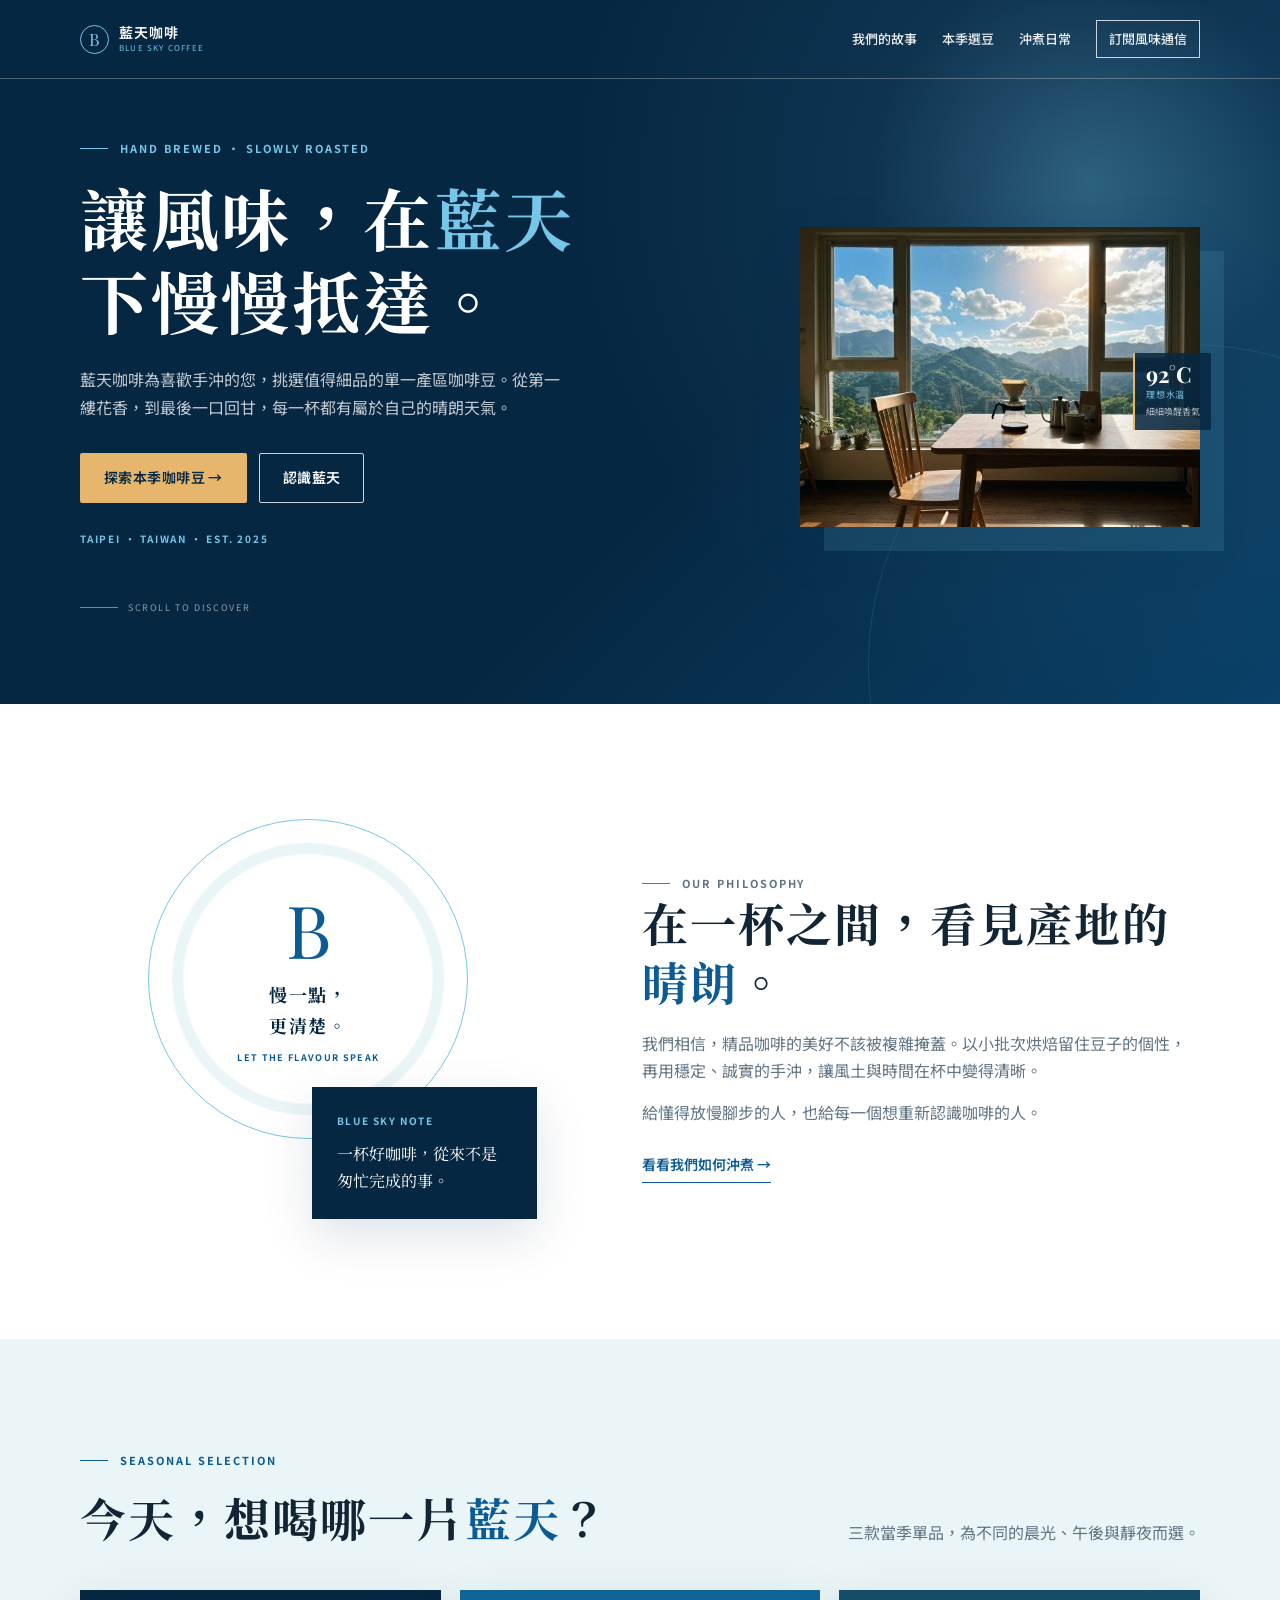
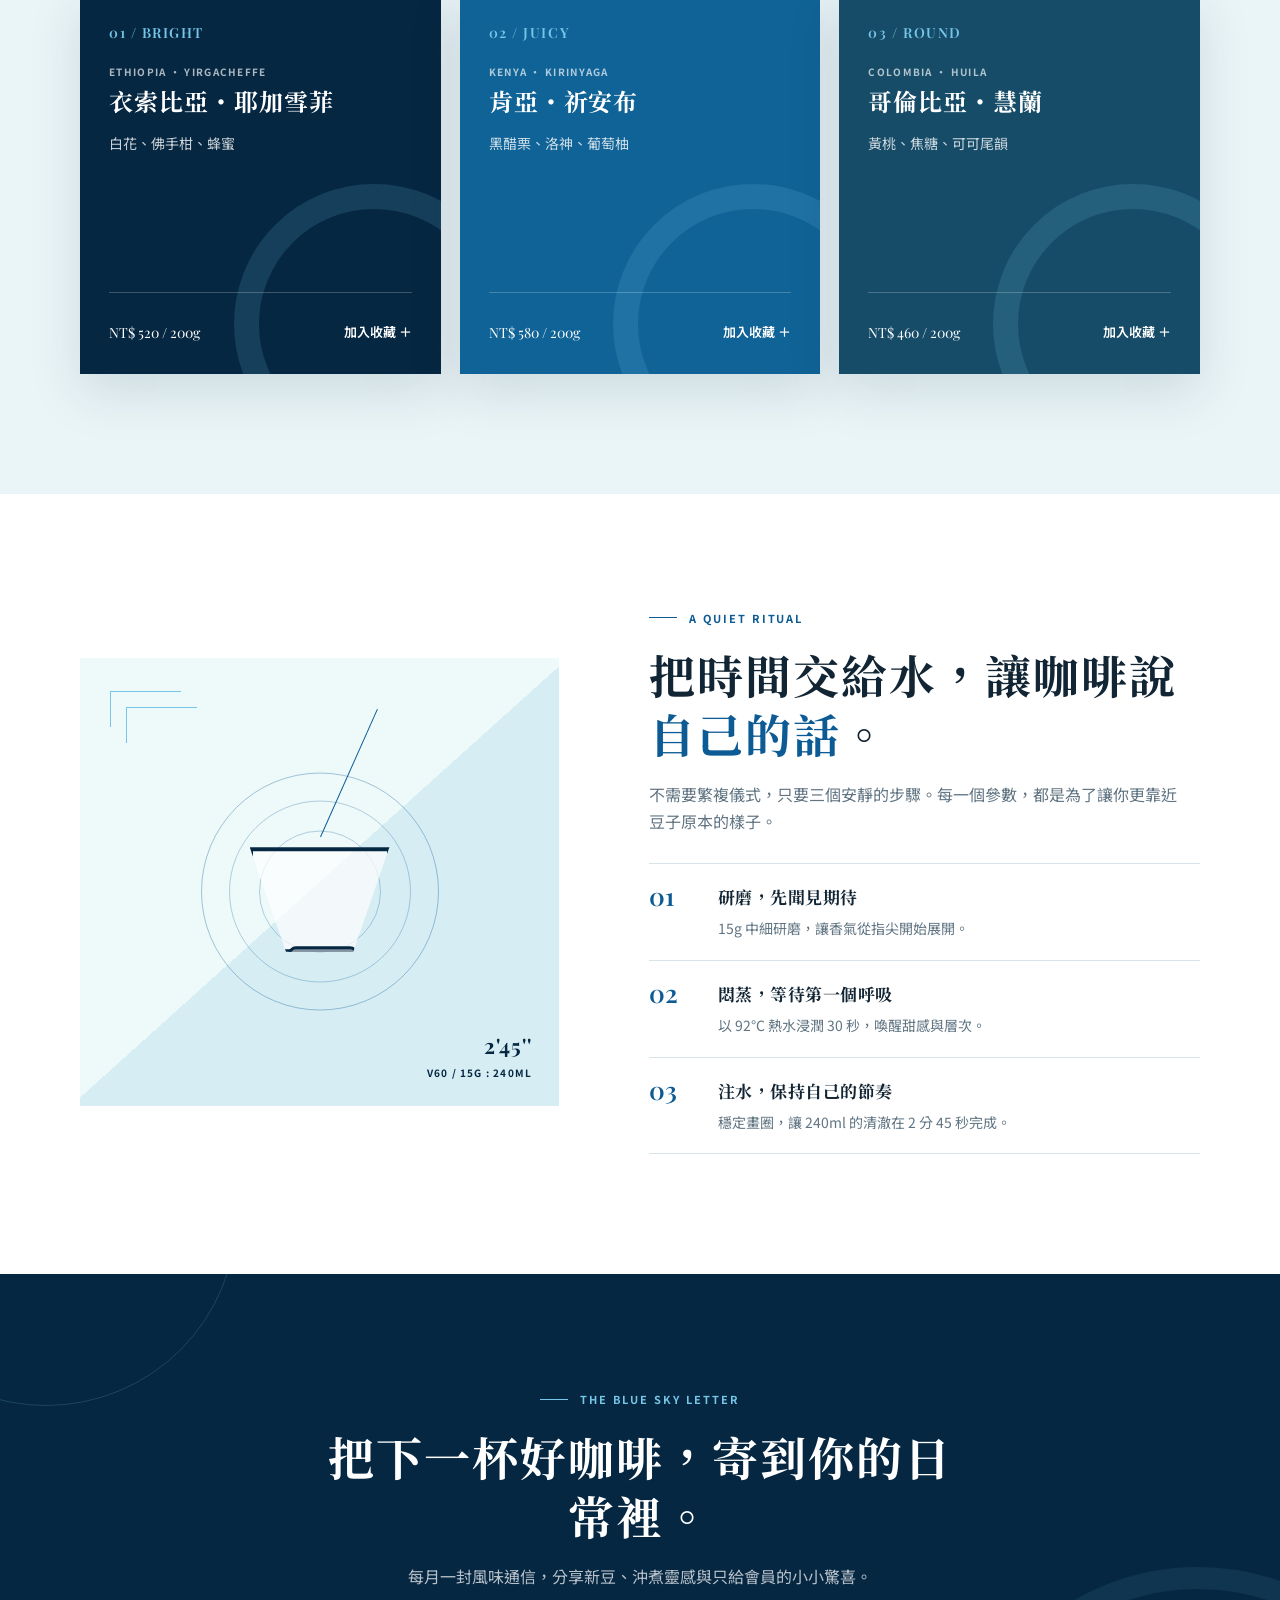
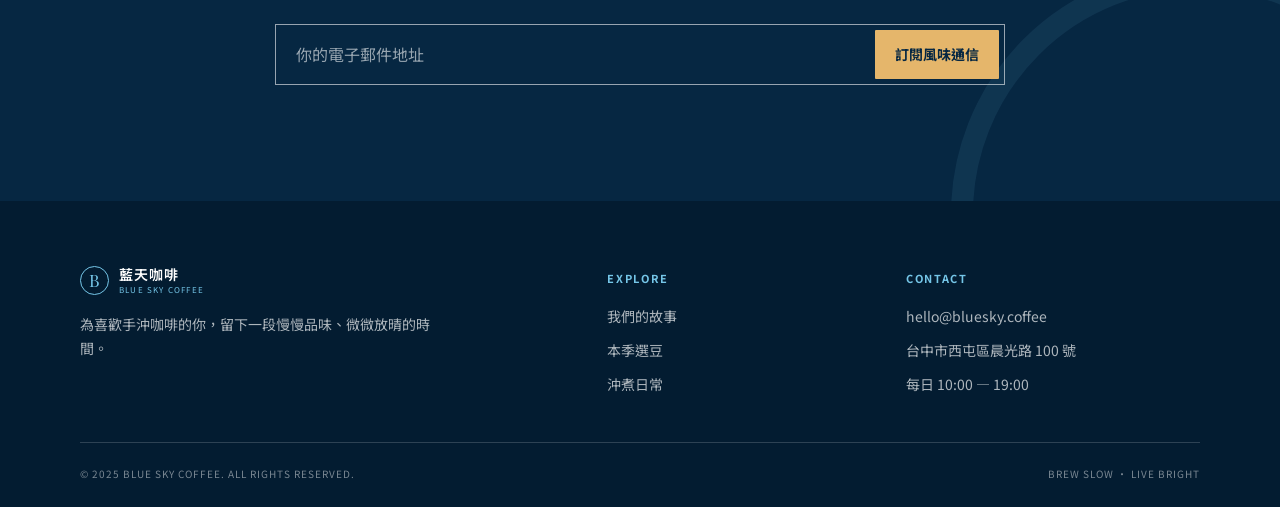
==== onepage1/index.html @ ba5ecd4b "Initial commit" ====
<!DOCTYPE html>
<html lang="zh-Hant">
<head>
  <meta charset="UTF-8">
  <meta name="viewport" content="width=device-width, initial-scale=1.0">
  <meta name="description" content="藍天咖啡，為手沖咖啡愛好者挑選當季精品咖啡豆，讓每一杯都清澈、明亮、值得細品。">
  <title>藍天咖啡｜讓風味，慢慢抵達</title>
  <link rel="preconnect" href="https://fonts.googleapis.com">
  <link rel="preconnect" href="https://fonts.gstatic.com" crossorigin>
  <link href="https://fonts.googleapis.com/css2?family=Noto+Sans+TC:wght@400;500;600;700&family=Noto+Serif+TC:wght@500;600;700;900&family=Playfair+Display:ital,wght@0,600;0,700;1,600&display=swap" rel="stylesheet">
  <style>
    :root {
      --navy: #062742;
      --blue: #0c5b95;
      --sky: #75c6e8;
      --mist: #eaf5f7;
      --cream: #fbfaf6;
      --ink: #122534;
      --muted: #607482;
      --line: #d7e4e8;
      --sand: #e5b66b;
      --shadow: 0 18px 50px rgba(6, 39, 66, .13);
    }

    * { box-sizing: border-box; }
    html { scroll-behavior: smooth; }
    body {
      margin: 0;
      background: var(--cream);
      color: var(--ink);
      font-family: "Noto Sans TC", sans-serif;
      font-size: 16px;
      line-height: 1.7;
    }
    a { color: inherit; text-decoration: none; }
    button, input { font: inherit; }
    button { cursor: pointer; }
    :focus-visible { outline: 3px solid var(--sky); outline-offset: 4px; }

    .wrap { width: min(1120px, calc(100% - 48px)); margin-inline: auto; }
    .eyebrow {
      display: flex;
      align-items: center;
      gap: 12px;
      margin: 0 0 18px;
      color: var(--blue);
      font-size: 11px;
      font-weight: 700;
      letter-spacing: .18em;
    }
    .eyebrow::before { width: 28px; height: 1px; background: currentColor; content: ""; }
    .section-title {
      margin: 0;
      font-family: "Noto Serif TC", serif;
      font-size: clamp(30px, 4vw, 46px);
      font-weight: 700;
      letter-spacing: .045em;
      line-height: 1.28;
    }
    .accent { color: var(--blue); }
    .section-copy { margin: 18px 0 0; color: var(--muted); }
    .button, .text-link {
      display: inline-flex;
      align-items: center;
      justify-content: center;
      min-height: 50px;
      padding: 11px 23px;
      border: 1px solid transparent;
      border-radius: 2px;
      font-size: 14px;
      font-weight: 600;
      letter-spacing: .03em;
      transition: background-color .25s ease, color .25s ease, border-color .25s ease, transform .25s ease;
    }
    .button:hover, .text-link:hover { transform: translateY(-2px); }
    .button-primary { background: var(--sand); color: var(--navy); }
    .button-primary:hover { background: #f0ca84; }
    .button-outline { border-color: rgba(255,255,255,.8); color: #fff; }
    .button-outline:hover { background: #fff; color: var(--navy); }

    .site-header {
      position: absolute;
      z-index: 10;
      top: 0;
      left: 0;
      width: 100%;
      border-bottom: 1px solid rgba(255,255,255,.27);
    }
    .navbar {
      display: flex;
      align-items: center;
      justify-content: space-between;
      min-height: 78px;
      gap: 24px;
    }
    .brand { display: inline-flex; align-items: center; gap: 10px; color: #fff; }
    .brand-mark {
      display: grid;
      width: 29px;
      height: 29px;
      place-items: center;
      border: 1px solid var(--sky);
      border-radius: 50%;
      color: var(--sky);
      font-family: "Playfair Display", serif;
      font-size: 17px;
      line-height: 1;
    }
    .brand-copy { display: grid; line-height: 1.1; }
    .brand-copy strong { font-size: 14px; font-weight: 600; letter-spacing: .08em; }
    .brand-copy small { margin-top: 4px; color: var(--sky); font-size: 8px; letter-spacing: .15em; }
    .nav-links { display: flex; align-items: center; gap: 25px; }
    .nav-links a { position: relative; color: rgba(255,255,255,.92); font-size: 13px; font-weight: 500; white-space: nowrap; }
    .nav-links a:not(.nav-cta)::after {
      position: absolute;
      right: 0;
      bottom: -7px;
      width: 0;
      height: 1px;
      background: var(--sky);
      content: "";
      transition: width .25s ease;
    }
    .nav-links a:not(.nav-cta):hover::after { right: auto; left: 0; width: 100%; }
    .nav-links .nav-cta { padding: 7px 12px; border: 1px solid rgba(255,255,255,.78); }
    .nav-links .nav-cta:hover { background: #fff; color: var(--navy); }
    .menu-toggle { display: none; padding: 4px; border: 0; background: transparent; color: #fff; font-size: 24px; line-height: 1; }

    .hero {
      position: relative;
      display: flex;
      min-height: 704px;
      overflow: hidden;
      align-items: stretch;
      background:
        radial-gradient(circle at 85% 26%, rgba(117,198,232,.35) 0, rgba(117,198,232,.08) 18%, transparent 43%),
        linear-gradient(135deg, #062742 0%, #062742 58%, #0a4168 100%);
      color: #fff;
    }
    .hero::after {
      position: absolute;
      z-index: 0;
      right: -18vw;
      bottom: -22vw;
      width: 50vw;
      height: 50vw;
      border: 1px solid rgba(117,198,232,.13);
      border-radius: 50%;
      content: "";
    }
    .hero-grid {
      position: relative;
      z-index: 1;
      display: grid;
      grid-template-columns: 1.02fr .98fr;
      gap: 45px;
      align-items: center;
      padding-top: 122px;
      padding-bottom: 72px;
    }
    .hero-content { max-width: 560px; }
    .hero .eyebrow { color: var(--sky); }
    .hero-title {
      max-width: 540px;
      margin: 0;
      font-family: "Noto Serif TC", serif;
      font-size: clamp(42px, 5.5vw, 68px);
      font-weight: 700;
      letter-spacing: .04em;
      line-height: 1.22;
    }
    .hero-title .sky-word { color: var(--sky); }
    .hero-lede { max-width: 490px; margin: 25px 0 0; color: rgba(255,255,255,.76); }
    .hero-actions { display: flex; flex-wrap: wrap; gap: 12px; margin-top: 32px; }
    .hero-meta { margin: 27px 0 0; color: var(--sky); font-size: 10px; font-weight: 700; letter-spacing: .18em; }
    .scroll-note { display: flex; align-items: center; gap: 10px; margin: 53px 0 0; color: rgba(255,255,255,.55); font-size: 9px; letter-spacing: .18em; }
    .scroll-note::before { width: 38px; height: 1px; background: rgba(255,255,255,.45); content: ""; }

    .hero-art {
      position: relative;
      width: min(100%, 400px);
      height: 300px;
      min-height: 0;
      margin-left: auto;
      overflow: visible;
      aspect-ratio: auto;
      border: 0;
      background: transparent;
      box-shadow: none;
    }
    .hero-photo { width: 400px; height: 300px; object-fit: cover; box-shadow: 24px 24px 0 rgba(117,198,232,.13), var(--shadow); }
    .window-frame { position: absolute; inset: 0; border: 12px solid #e8d4ae; box-shadow: inset 0 0 0 2px rgba(6,39,66,.18); }
    .window-frame::before, .window-frame::after { position: absolute; background: rgba(6,39,66,.25); content: ""; }
    .window-frame::before { top: 0; bottom: 0; left: 49%; width: 4px; }
    .window-frame::after { top: 46%; right: 0; left: 0; height: 4px; }
    .sun { position: absolute; top: 16%; right: 17%; width: 77px; height: 77px; border-radius: 50%; background: #fff2be; box-shadow: 0 0 45px 22px rgba(255,228,150,.42); }
    .mountain { position: absolute; bottom: 28%; width: 75%; height: 36%; clip-path: polygon(0 100%, 35% 15%, 48% 50%, 63% 0, 100% 100%); background: #497b83; opacity: .9; }
    .mountain.one { left: -12%; }
    .mountain.two { right: -27%; bottom: 27%; background: #30616b; transform: scaleX(-1); opacity: .75; }
    .tabletop { position: absolute; right: -8%; bottom: -7%; left: -8%; height: 33%; background: linear-gradient(#643e2e 0%, #3d251e 100%); transform: perspective(200px) rotateX(10deg); }
    .chair { position: absolute; right: 7%; bottom: 18%; width: 100px; height: 112px; border: 12px solid #543126; border-bottom: 0; border-radius: 48px 48px 0 0; opacity: .8; }
    .chair::after { position: absolute; bottom: -75px; left: 14px; width: 8px; height: 75px; background: #543126; box-shadow: 53px 0 #543126; content: ""; }
    .coffee-vessel { position: absolute; bottom: 14%; left: 28%; width: 112px; height: 105px; }
    .coffee-vessel .dripper { position: absolute; top: 0; left: 29px; width: 53px; height: 45px; border: 3px solid #d8e7e1; border-radius: 5px 5px 22px 22px; background: linear-gradient(135deg, rgba(222,246,240,.75), rgba(124,180,181,.2)); clip-path: polygon(0 0, 100% 0, 78% 100%, 22% 100%); }
    .coffee-vessel .carafe { position: absolute; bottom: 0; left: 17px; width: 78px; height: 68px; border: 3px solid #d8e7e1; border-radius: 10px 10px 23px 23px; background: linear-gradient(to top, rgba(56,29,19,.82) 0 38%, rgba(190,228,227,.24) 39%); }
    .coffee-vessel .carafe::before { position: absolute; top: -20px; left: 24px; width: 26px; height: 22px; border: 3px solid #d8e7e1; border-bottom: 0; border-radius: 50% 50% 0 0; content: ""; }
    .steam { position: absolute; bottom: 59%; left: 49%; width: 23px; height: 58px; border-left: 2px solid rgba(255,255,255,.63); border-radius: 50%; transform: rotate(16deg); }
    .steam::after { position: absolute; top: -5px; left: 14px; width: 18px; height: 48px; border-right: 2px solid rgba(255,255,255,.44); border-radius: 50%; content: ""; }
    .art-label { position: absolute; z-index: 3; right: -11px; top: 42%; display: grid; gap: 2px; padding: 10px 11px; border-left: 2px solid var(--sand); background: rgba(6,39,66,.86); color: #fff; }
    .art-label strong { font-family: "Playfair Display", serif; font-size: 22px; line-height: 1; }
    .art-label span { color: var(--sky); font-size: 9px; letter-spacing: .09em; }
    .art-label small { color: rgba(255,255,255,.72); font-size: 9px; }

    .story { padding: 115px 0 120px; background: #fff; }
    .story-grid { display: grid; grid-template-columns: .9fr 1.1fr; gap: clamp(45px, 9vw, 105px); align-items: center; }
    .story-visual { position: relative; min-height: 400px; }
    .story-seal {
      display: grid;
      width: 320px;
      height: 320px;
      place-content: center;
      margin: 0 auto;
      border: 1px solid var(--sky);
      border-radius: 50%;
      background: radial-gradient(circle, #fff 0 55%, #eaf5f7 56% 60%, #fff 61%);
      color: var(--navy);
      text-align: center;
    }
    .story-seal::before { display: block; margin-bottom: 14px; color: var(--blue); content: "B"; font-family: "Playfair Display", serif; font-size: 73px; line-height: 1; }
    .story-seal strong { font-family: "Noto Serif TC", serif; font-size: 18px; letter-spacing: .09em; }
    .story-seal span { margin-top: 10px; color: var(--blue); font-size: 9px; font-weight: 700; letter-spacing: .15em; }
    .note-card { position: absolute; right: 0; bottom: 0; width: min(225px, 57%); padding: 25px; background: var(--navy); color: #fff; box-shadow: var(--shadow); }
    .note-card p:first-child { margin: 0; color: var(--sky); font-size: 10px; font-weight: 700; letter-spacing: .16em; }
    .note-card p:last-child { margin: 12px 0 0; font-family: "Noto Serif TC", serif; font-size: 16px; line-height: 1.65; }
    .story-content p { margin: 19px 0 0; color: var(--muted); }
    .story-content p + p { margin-top: 15px; }
    .underlined-link { display: inline-flex; margin-top: 27px; padding-bottom: 5px; border-bottom: 1px solid var(--blue); color: var(--blue); font-size: 14px; font-weight: 600; transition: gap .2s ease; }
    .underlined-link:hover { gap: 8px; }

    .coffee { padding: 112px 0 120px; background: var(--mist); }
    .coffee-heading { display: flex; align-items: end; justify-content: space-between; gap: 32px; margin-bottom: 43px; }
    .coffee-heading .section-copy { max-width: 365px; }
    .coffee-grid { display: grid; grid-template-columns: repeat(3, 1fr); gap: 19px; }
    .coffee-card {
      position: relative;
      display: flex;
      min-height: 384px;
      overflow: hidden;
      flex-direction: column;
      padding: 31px 29px 25px;
      background: var(--navy);
      color: #fff;
      box-shadow: var(--shadow);
    }
    .coffee-card:nth-child(2) { background: #106396; }
    .coffee-card:nth-child(3) { background: #164c68; }
    .coffee-card::after { position: absolute; right: -73px; bottom: -90px; width: 230px; height: 230px; border: 25px solid rgba(117,198,232,.15); border-radius: 50%; content: ""; }
    .coffee-card > * { position: relative; z-index: 1; }
    .bean-no { margin: 0; color: var(--sky); font-family: "Playfair Display", serif; font-size: 14px; font-weight: 600; letter-spacing: .11em; }
    .origin { margin: 19px 0 5px; color: rgba(255,255,255,.67); font-size: 10px; font-weight: 700; letter-spacing: .13em; }
    .bean-name { margin: 0; font-family: "Noto Serif TC", serif; font-size: 24px; font-weight: 700; letter-spacing: .04em; line-height: 1.35; }
    .flavour { margin: 14px 0 0; color: rgba(255,255,255,.79); font-size: 14px; }
    .coffee-bottom { display: flex; align-items: center; justify-content: space-between; gap: 13px; margin-top: auto; padding-top: 23px; border-top: 1px solid rgba(255,255,255,.22); }
    .price { font-family: "Playfair Display", serif; font-size: 14px; white-space: nowrap; }
    .save-button { padding: 5px 0; border: 0; background: transparent; color: #fff; font-size: 13px; font-weight: 600; white-space: nowrap; transition: color .2s ease; }
    .save-button:hover { color: var(--sand); }

    .brew { padding: 115px 0 120px; background: #fff; }
    .brew-grid { display: grid; grid-template-columns: .93fr 1.07fr; gap: clamp(44px, 7vw, 90px); align-items: center; }
    .brew-art { position: relative; min-height: 448px; overflow: hidden; background: linear-gradient(138deg, #eef9fa 0 50%, #d6edf3 50% 100%); }
    .brew-art::before { position: absolute; top: 33px; left: 30px; width: 70px; height: 35px; border-top: 1px solid var(--sky); border-left: 1px solid var(--sky); content: ""; }
    .brew-art::after { position: absolute; top: 49px; left: 46px; width: 70px; height: 35px; border-top: 1px solid var(--sky); border-left: 1px solid var(--sky); content: ""; }
    .pour-rings { position: absolute; top: 50%; left: 50%; width: 238px; height: 238px; border: 1px solid rgba(12,91,149,.35); border-radius: 50%; transform: translate(-50%,-46%); }
    .pour-rings::before, .pour-rings::after { position: absolute; border: 1px solid rgba(12,91,149,.28); border-radius: 50%; content: ""; }
    .pour-rings::before { inset: 27px; }
    .pour-rings::after { inset: 57px; }
    .pour-line { position: absolute; top: 39px; left: 50%; width: 1px; height: 140px; background: var(--blue); transform: rotate(24deg); transform-origin: bottom; }
    .v60 { position: absolute; top: 50%; left: 50%; width: 140px; height: 105px; border: 3px solid var(--navy); border-top-width: 4px; background: rgba(255,255,255,.7); clip-path: polygon(0 0, 100% 0, 74% 100%, 26% 100%); transform: translate(-50%,-33%); }
    .v60::after { position: absolute; bottom: -61px; left: 35px; width: 64px; height: 58px; border: 3px solid var(--navy); border-radius: 8px 8px 19px 19px; background: linear-gradient(to top, #6c3924 0 31%, rgba(255,255,255,.5) 32%); content: ""; }
    .brew-caption { position: absolute; right: 27px; bottom: 25px; display: grid; color: var(--navy); text-align: right; }
    .brew-caption strong { font-family: "Playfair Display", serif; font-size: 21px; letter-spacing: .05em; }
    .brew-caption span { font-size: 10px; font-weight: 700; letter-spacing: .12em; }
    .brew-content .section-copy { max-width: 530px; }
    .brew-steps { margin-top: 28px; border-top: 1px solid var(--line); }
    .brew-step { display: grid; grid-template-columns: 55px 1fr; gap: 14px; padding: 19px 0; border-bottom: 1px solid var(--line); }
    .step-no { color: var(--blue); font-family: "Playfair Display", serif; font-size: 25px; font-weight: 600; line-height: 1; }
    .brew-step h3 { margin: 0; font-family: "Noto Serif TC", serif; font-size: 17px; letter-spacing: .03em; }
    .brew-step p { margin: 5px 0 0; color: var(--muted); font-size: 14px; }

    .visit { position: relative; overflow: hidden; padding: 116px 0; background: var(--navy); color: #fff; text-align: center; }
    .visit::before, .visit::after { position: absolute; width: 380px; height: 380px; border: 1px solid rgba(117,198,232,.19); border-radius: 50%; content: ""; }
    .visit::before { top: -250px; left: -145px; }
    .visit::after { right: -165px; bottom: -260px; width: 450px; height: 450px; border-width: 22px; opacity: .45; }
    .visit .wrap { position: relative; z-index: 1; max-width: 730px; }
    .visit .eyebrow { justify-content: center; color: var(--sky); }
    .visit .section-title { max-width: 670px; margin-inline: auto; }
    .visit .section-copy { max-width: 535px; margin-inline: auto; color: rgba(255,255,255,.72); }
    .subscribe-form { display: flex; margin: 34px auto 0; padding: 5px; border: 1px solid rgba(255,255,255,.58); }
    .subscribe-form input { min-width: 0; flex: 1; padding: 11px 15px; border: 0; outline: 0; background: transparent; color: #fff; }
    .subscribe-form input::placeholder { color: rgba(255,255,255,.58); }
    .subscribe-form button { min-height: 48px; padding: 10px 20px; border: 0; border-radius: 1px; background: var(--sand); color: var(--navy); font-size: 14px; font-weight: 700; transition: background .2s ease; }
    .subscribe-form button:hover { background: #f1ca83; }

    .site-footer { padding: 65px 0 25px; background: #031c31; color: rgba(255,255,255,.68); }
    .footer-grid { display: grid; grid-template-columns: 1.45fr .75fr .9fr; gap: 54px; padding-bottom: 46px; }
    .footer-brand .brand { margin-bottom: 18px; }
    .footer-brand p { max-width: 355px; margin: 0; font-size: 14px; }
    .footer-heading { margin: 3px 0 17px; color: var(--sky); font-size: 11px; font-weight: 700; letter-spacing: .15em; }
    .footer-links, .footer-contact { display: grid; gap: 10px; font-size: 14px; }
    .footer-links a:hover, .footer-contact a:hover { color: #fff; }
    .footer-bottom { display: flex; justify-content: space-between; gap: 18px; padding-top: 22px; border-top: 1px solid rgba(255,255,255,.17); color: rgba(255,255,255,.47); font-size: 10px; letter-spacing: .1em; }

    .toast {
      position: fixed;
      z-index: 20;
      right: 22px;
      bottom: 22px;
      max-width: min(360px, calc(100% - 44px));
      padding: 13px 18px;
      border-left: 3px solid var(--sand);
      background: var(--navy);
      box-shadow: var(--shadow);
      color: #fff;
      font-size: 14px;
      opacity: 0;
      pointer-events: none;
      transform: translateY(12px);
      transition: opacity .22s ease, transform .22s ease;
    }
    .toast.show { opacity: 1; transform: translateY(0); }
    .reveal { opacity: 0; transform: translateY(18px); transition: opacity .65s ease, transform .65s ease; }
    .reveal.visible { opacity: 1; transform: translateY(0); }

    @media (max-width: 820px) {
      .navbar { position: relative; }
      .menu-toggle { display: block; }
      .nav-links {
        position: absolute;
        top: 100%;
        right: -24px;
        left: -24px;
        display: grid;
        max-height: 0;
        overflow: hidden;
        gap: 0;
        background: #05233c;
        transition: max-height .32s ease;
      }
      .nav-links.open { max-height: 300px; }
      .nav-links a { padding: 12px 24px; border-top: 1px solid rgba(255,255,255,.1); }
      .nav-links .nav-cta { margin: 8px 24px 16px; padding: 9px 12px; text-align: center; }
      .hero { min-height: 710px; }
      .hero-grid { grid-template-columns: 1fr; gap: 17px; padding-top: 112px; }
      .hero-content { max-width: 640px; }
      .scroll-note { margin-top: 29px; }
      .hero-art { width: min(100%, 330px); height: 248px; min-height: 0; max-height: none; margin: 0; }
      .hero-photo { width: 330px; height: 248px; }
      .coffee-grid { grid-template-columns: repeat(2, 1fr); }
      .coffee-card:nth-child(3) { grid-column: span 2; }
      .story-grid, .brew-grid { grid-template-columns: 1fr; }
      .story-visual { max-width: 520px; width: 100%; margin: auto; }
      .brew-art { max-width: 540px; width: 100%; margin: auto; }
      .footer-grid { grid-template-columns: 1fr 1fr; }
      .footer-brand { grid-column: 1 / -1; }
    }

    @media (max-width: 560px) {
      .wrap { width: calc(100% - 34px); }
      .navbar { min-height: 70px; }
      .brand-copy strong { font-size: 13px; }
      .hero { min-height: 680px; }
      .hero-grid { padding-top: 98px; padding-bottom: 34px; }
      .hero-title { font-size: 40px; }
      .hero-lede { margin-top: 16px; font-size: 14px; line-height: 1.7; }
      .hero-actions { margin-top: 23px; }
      .hero-actions .button { flex: 1; padding-inline: 13px; }
      .hero-meta { margin-top: 18px; }
      .hero-art { width: 260px; height: 195px; min-height: 0; max-height: none; }
      .hero-photo { width: 260px; height: 195px; }
      .art-label { display: none; }
      .sun { width: 49px; height: 49px; }
      .coffee-vessel { bottom: 9%; left: 25%; transform: scale(.72); transform-origin: bottom left; }
      .chair { transform: scale(.72); transform-origin: bottom right; }
      .story, .coffee, .brew, .visit { padding: 76px 0; }
      .story-seal { width: 245px; height: 245px; }
      .story-seal::before { margin-bottom: 8px; font-size: 54px; }
      .story-seal strong { font-size: 15px; }
      .story-visual { min-height: 315px; }
      .note-card { width: 185px; padding: 18px; }
      .note-card p:last-child { font-size: 14px; }
      .coffee-heading { display: block; margin-bottom: 30px; }
      .coffee-heading .section-copy { margin-top: 14px; }
      .coffee-grid { grid-template-columns: 1fr; }
      .coffee-card, .coffee-card:nth-child(3) { min-height: 330px; grid-column: auto; }
      .brew-art { min-height: 310px; }
      .pour-rings { width: 185px; height: 185px; }
      .v60 { transform: translate(-50%,-28%) scale(.82); }
      .subscribe-form { display: grid; gap: 6px; padding: 5px; }
      .subscribe-form input, .subscribe-form button { width: 100%; }
      .footer-grid { grid-template-columns: 1fr; gap: 32px; }
      .footer-brand { grid-column: auto; }
      .footer-bottom { display: grid; gap: 9px; }
    }

    @media (prefers-reduced-motion: reduce) {
      html { scroll-behavior: auto; }
      *, *::before, *::after { transition-duration: .01ms !important; animation-duration: .01ms !important; animation-iteration-count: 1 !important; }
      .reveal { opacity: 1; transform: none; }
    }
  </style>
</head>
<body>
  <header class="site-header" id="top">
    <nav class="wrap navbar" aria-label="主要導覽">
      <a class="brand" href="#top" aria-label="回到藍天咖啡首頁">
        <span class="brand-mark" aria-hidden="true">B</span>
        <span class="brand-copy"><strong>藍天咖啡</strong><small>BLUE SKY COFFEE</small></span>
      </a>
      <button class="menu-toggle" type="button" aria-controls="navLinks" aria-expanded="false" aria-label="開啟導覽選單">☰</button>
      <div class="nav-links" id="navLinks">
        <a href="#story">我們的故事</a>
        <a href="#coffee">本季選豆</a>
        <a href="#brew">沖煮日常</a>
        <a class="nav-cta" href="#visit">訂閱風味通信</a>
      </div>
    </nav>
  </header>

  <main>
    <section class="hero" aria-labelledby="heroTitle">
      <div class="wrap hero-grid">
        <div class="hero-content">
          <p class="eyebrow">HAND BREWED · SLOWLY ROASTED</p>
          <h1 class="hero-title" id="heroTitle">讓風味，在<span class="sky-word">藍天</span>下慢慢抵達。</h1>
          <p class="hero-lede">藍天咖啡為喜歡手沖的您，挑選值得細品的單一產區咖啡豆。從第一縷花香，到最後一口回甘，每一杯都有屬於自己的晴朗天氣。</p>
          <div class="hero-actions">
            <a class="button button-primary" href="#coffee">探索本季咖啡豆 →</a>
            <a class="button button-outline" href="#story">認識藍天</a>
          </div>
          <p class="hero-meta">TAIPEI · TAIWAN · EST. 2025</p>
          <p class="scroll-note">SCROLL TO DISCOVER</p>
        </div>

        <div class="hero-art" aria-hidden="true">
          <img class="hero-photo" src="images/hero.jpg" width="400" height="300" alt="">
          <span class="art-label"><strong>92°C</strong><span>理想水溫</span><small>細細喚醒香氣</small></span>
        </div>
      </div>
    </section>

    <section class="story" id="story" aria-labelledby="storyTitle">
      <div class="wrap story-grid">
        <div class="story-visual reveal" aria-hidden="true">
          <div class="story-seal"><strong>慢一點，<br>更清楚。</strong><span>LET THE FLAVOUR SPEAK</span></div>
          <div class="note-card"><p>BLUE SKY NOTE</p><p>一杯好咖啡，從來不是匆忙完成的事。</p></div>
        </div>
        <div class="story-content reveal">
          <p class="eyebrow">OUR PHILOSOPHY</p>
          <h2 class="section-title" id="storyTitle">在一杯之間，看見產地的<span class="accent">晴朗</span>。</h2>
          <p>我們相信，精品咖啡的美好不該被複雜掩蓋。以小批次烘焙留住豆子的個性，再用穩定、誠實的手沖，讓風土與時間在杯中變得清晰。</p>
          <p>給懂得放慢腳步的人，也給每一個想重新認識咖啡的人。</p>
          <a class="underlined-link" href="#brew">看看我們如何沖煮 →</a>
        </div>
      </div>
    </section>

    <section class="coffee" id="coffee" aria-labelledby="coffeeTitle">
      <div class="wrap">
        <div class="coffee-heading reveal">
          <div>
            <p class="eyebrow">SEASONAL SELECTION</p>
            <h2 class="section-title" id="coffeeTitle">今天，想喝哪一片<span class="accent">藍天</span>？</h2>
          </div>
          <p class="section-copy">三款當季單品，為不同的晨光、午後與靜夜而選。</p>
        </div>
        <div class="coffee-grid">
          <article class="coffee-card reveal">
            <p class="bean-no">01 / BRIGHT</p>
            <p class="origin">ETHIOPIA · YIRGACHEFFE</p>
            <h3 class="bean-name">衣索比亞・耶加雪菲</h3>
            <p class="flavour">白花、佛手柑、蜂蜜</p>
            <div class="coffee-bottom"><span class="price">NT$ 520 / 200g</span><button class="save-button" type="button" data-coffee="衣索比亞・耶加雪菲">加入收藏 ＋</button></div>
          </article>
          <article class="coffee-card reveal">
            <p class="bean-no">02 / JUICY</p>
            <p class="origin">KENYA · KIRINYAGA</p>
            <h3 class="bean-name">肯亞・祈安布</h3>
            <p class="flavour">黑醋栗、洛神、葡萄柚</p>
            <div class="coffee-bottom"><span class="price">NT$ 580 / 200g</span><button class="save-button" type="button" data-coffee="肯亞・祈安布">加入收藏 ＋</button></div>
          </article>
          <article class="coffee-card reveal">
            <p class="bean-no">03 / ROUND</p>
            <p class="origin">COLOMBIA · HUILA</p>
            <h3 class="bean-name">哥倫比亞・慧蘭</h3>
            <p class="flavour">黃桃、焦糖、可可尾韻</p>
            <div class="coffee-bottom"><span class="price">NT$ 460 / 200g</span><button class="save-button" type="button" data-coffee="哥倫比亞・慧蘭">加入收藏 ＋</button></div>
          </article>
        </div>
      </div>
    </section>

    <section class="brew" id="brew" aria-labelledby="brewTitle">
      <div class="wrap brew-grid">
        <div class="brew-art reveal" aria-hidden="true">
          <span class="pour-rings"></span><span class="pour-line"></span><span class="v60"></span>
          <span class="brew-caption"><strong>2'45''</strong><span>V60 / 15G : 240ML</span></span>
        </div>
        <div class="brew-content reveal">
          <p class="eyebrow">A QUIET RITUAL</p>
          <h2 class="section-title" id="brewTitle">把時間交給水，讓咖啡說<span class="accent">自己的話</span>。</h2>
          <p class="section-copy">不需要繁複儀式，只要三個安靜的步驟。每一個參數，都是為了讓你更靠近豆子原本的樣子。</p>
          <div class="brew-steps">
            <div class="brew-step"><span class="step-no">01</span><div><h3>研磨，先聞見期待</h3><p>15g 中細研磨，讓香氣從指尖開始展開。</p></div></div>
            <div class="brew-step"><span class="step-no">02</span><div><h3>悶蒸，等待第一個呼吸</h3><p>以 92°C 熱水浸潤 30 秒，喚醒甜感與層次。</p></div></div>
            <div class="brew-step"><span class="step-no">03</span><div><h3>注水，保持自己的節奏</h3><p>穩定畫圈，讓 240ml 的清澈在 2 分 45 秒完成。</p></div></div>
          </div>
        </div>
      </div>
    </section>

    <section class="visit" id="visit" aria-labelledby="visitTitle">
      <div class="wrap reveal">
        <p class="eyebrow">THE BLUE SKY LETTER</p>
        <h2 class="section-title" id="visitTitle">把下一杯好咖啡，寄到你的日常裡。</h2>
        <p class="section-copy">每月一封風味通信，分享新豆、沖煮靈感與只給會員的小小驚喜。</p>
        <form class="subscribe-form" id="subscribeForm">
          <input type="email" aria-label="電子郵件地址" placeholder="你的電子郵件地址" required>
          <button type="submit">訂閱風味通信</button>
        </form>
      </div>
    </section>
  </main>

  <footer class="site-footer">
    <div class="wrap footer-grid">
      <div class="footer-brand">
        <a class="brand" href="#top" aria-label="回到藍天咖啡首頁"><span class="brand-mark" aria-hidden="true">B</span><span class="brand-copy"><strong>藍天咖啡</strong><small>BLUE SKY COFFEE</small></span></a>
        <p>為喜歡手沖咖啡的你，留下一段慢慢品味、微微放晴的時間。</p>
      </div>
      <div>
        <p class="footer-heading">EXPLORE</p>
        <div class="footer-links"><a href="#story">我們的故事</a><a href="#coffee">本季選豆</a><a href="#brew">沖煮日常</a></div>
      </div>
      <div>
        <p class="footer-heading">CONTACT</p>
        <div class="footer-contact"><a href="mailto:hello@bluesky.coffee">hello@bluesky.coffee</a><span>台中市西屯區晨光路 100 號</span><span>每日 10:00 — 19:00</span></div>
      </div>
    </div>
    <div class="wrap footer-bottom"><span>© 2025 BLUE SKY COFFEE. ALL RIGHTS RESERVED.</span><span>BREW SLOW · LIVE BRIGHT</span></div>
  </footer>

  <div class="toast" id="toast" role="status" aria-live="polite"></div>

  <script>
    const menuToggle = document.querySelector('.menu-toggle');
    const navLinks = document.querySelector('.nav-links');
    const toast = document.querySelector('#toast');
    let toastTimer;

    function closeMenu() {
      navLinks.classList.remove('open');
      menuToggle.setAttribute('aria-expanded', 'false');
      menuToggle.setAttribute('aria-label', '開啟導覽選單');
      menuToggle.textContent = '☰';
    }

    menuToggle.addEventListener('click', () => {
      const isOpen = navLinks.classList.toggle('open');
      menuToggle.setAttribute('aria-expanded', String(isOpen));
      menuToggle.setAttribute('aria-label', isOpen ? '關閉導覽選單' : '開啟導覽選單');
      menuToggle.textContent = isOpen ? '×' : '☰';
    });

    navLinks.querySelectorAll('a').forEach(link => link.addEventListener('click', closeMenu));

    function showToast(message) {
      window.clearTimeout(toastTimer);
      toast.textContent = message;
      toast.classList.add('show');
      toastTimer = window.setTimeout(() => toast.classList.remove('show'), 2600);
    }

    document.querySelectorAll('[data-coffee]').forEach(button => {
      button.addEventListener('click', () => showToast(`已將「${button.dataset.coffee}」加入你的收藏。`));
    });

    document.querySelector('#subscribeForm').addEventListener('submit', event => {
      event.preventDefault();
      const form = event.currentTarget;
      if (!form.checkValidity()) return;
      form.reset();
      showToast('謝謝訂閱，下一封晴朗的風味通信即將寄出。');
    });

    const reduceMotion = window.matchMedia('(prefers-reduced-motion: reduce)').matches;
    const revealItems = document.querySelectorAll('.reveal');
    if (reduceMotion || !('IntersectionObserver' in window)) {
      revealItems.forEach(item => item.classList.add('visible'));
    } else {
      const observer = new IntersectionObserver(entries => {
        entries.forEach(entry => {
          if (entry.isIntersecting) {
            entry.target.classList.add('visible');
            observer.unobserve(entry.target);
          }
        });
      }, { threshold: .12 });
      revealItems.forEach(item => observer.observe(item));
    }
  </script>
</body>
</html>
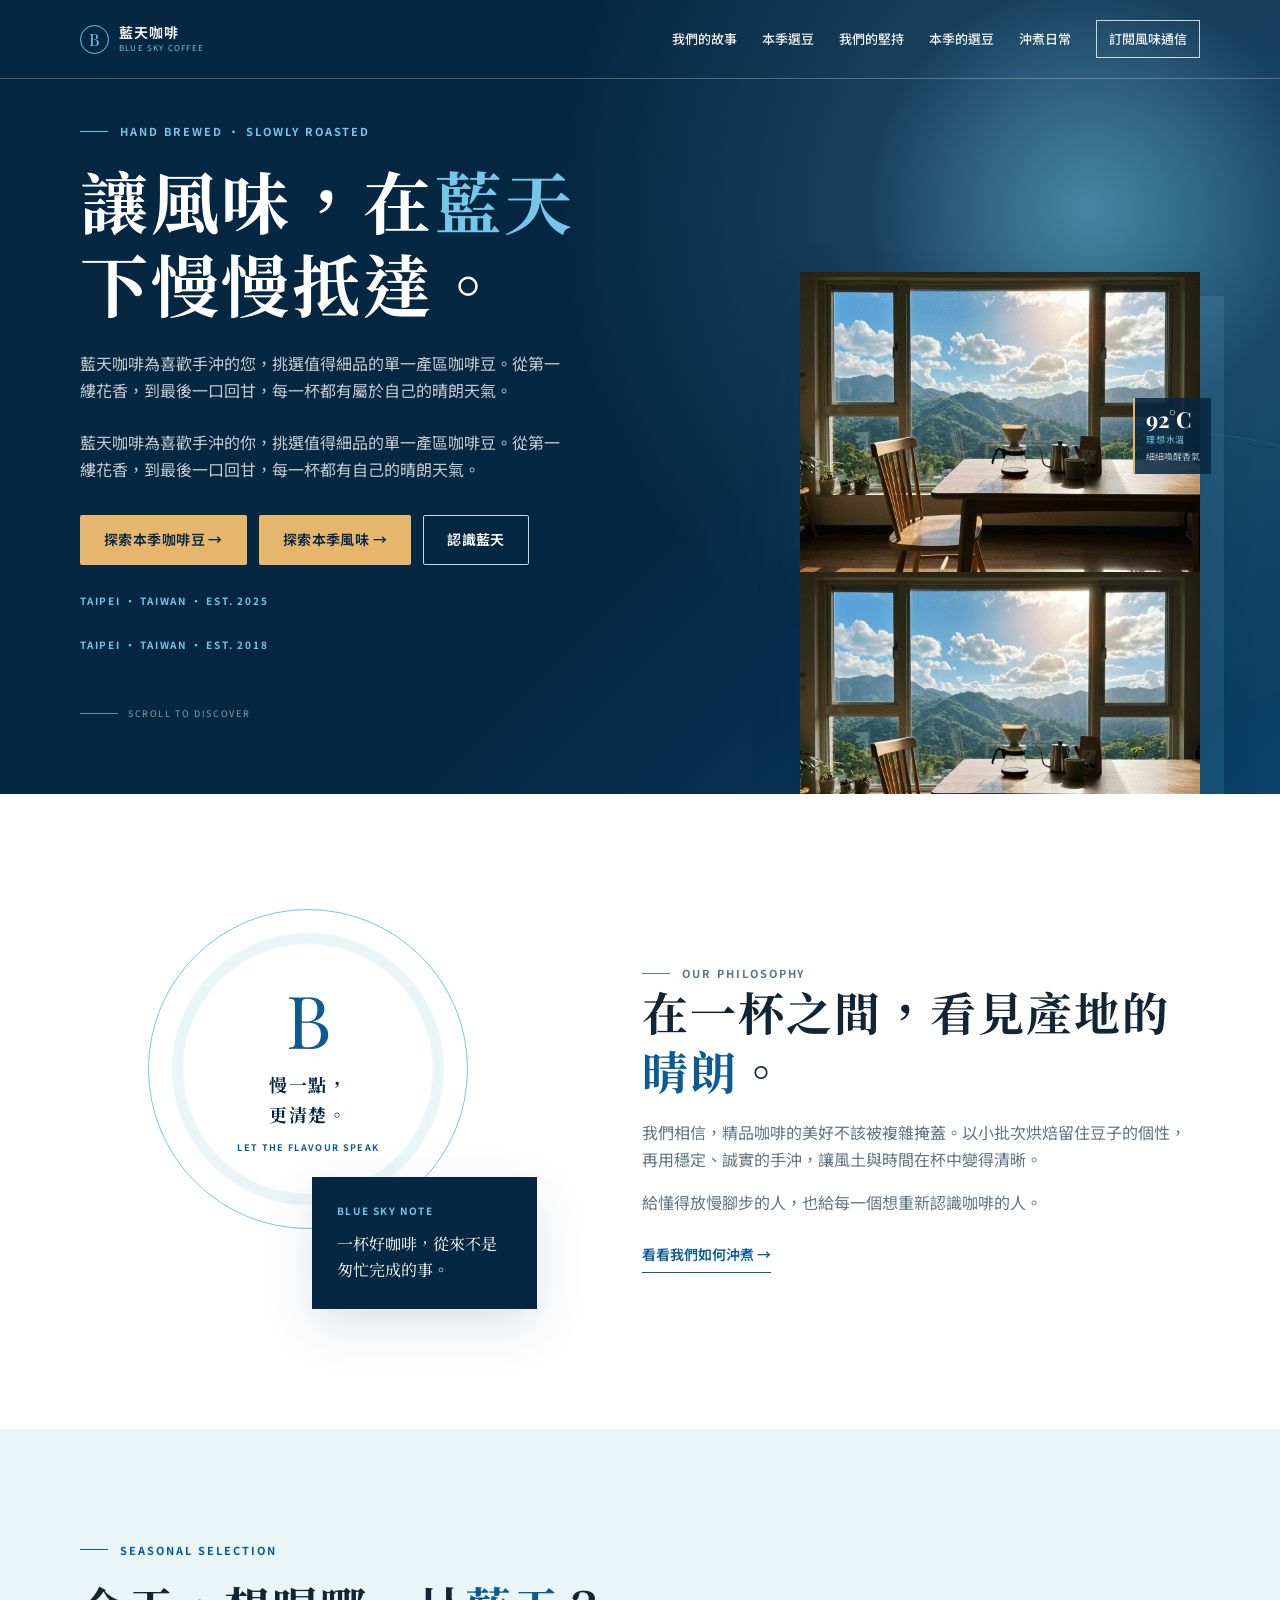
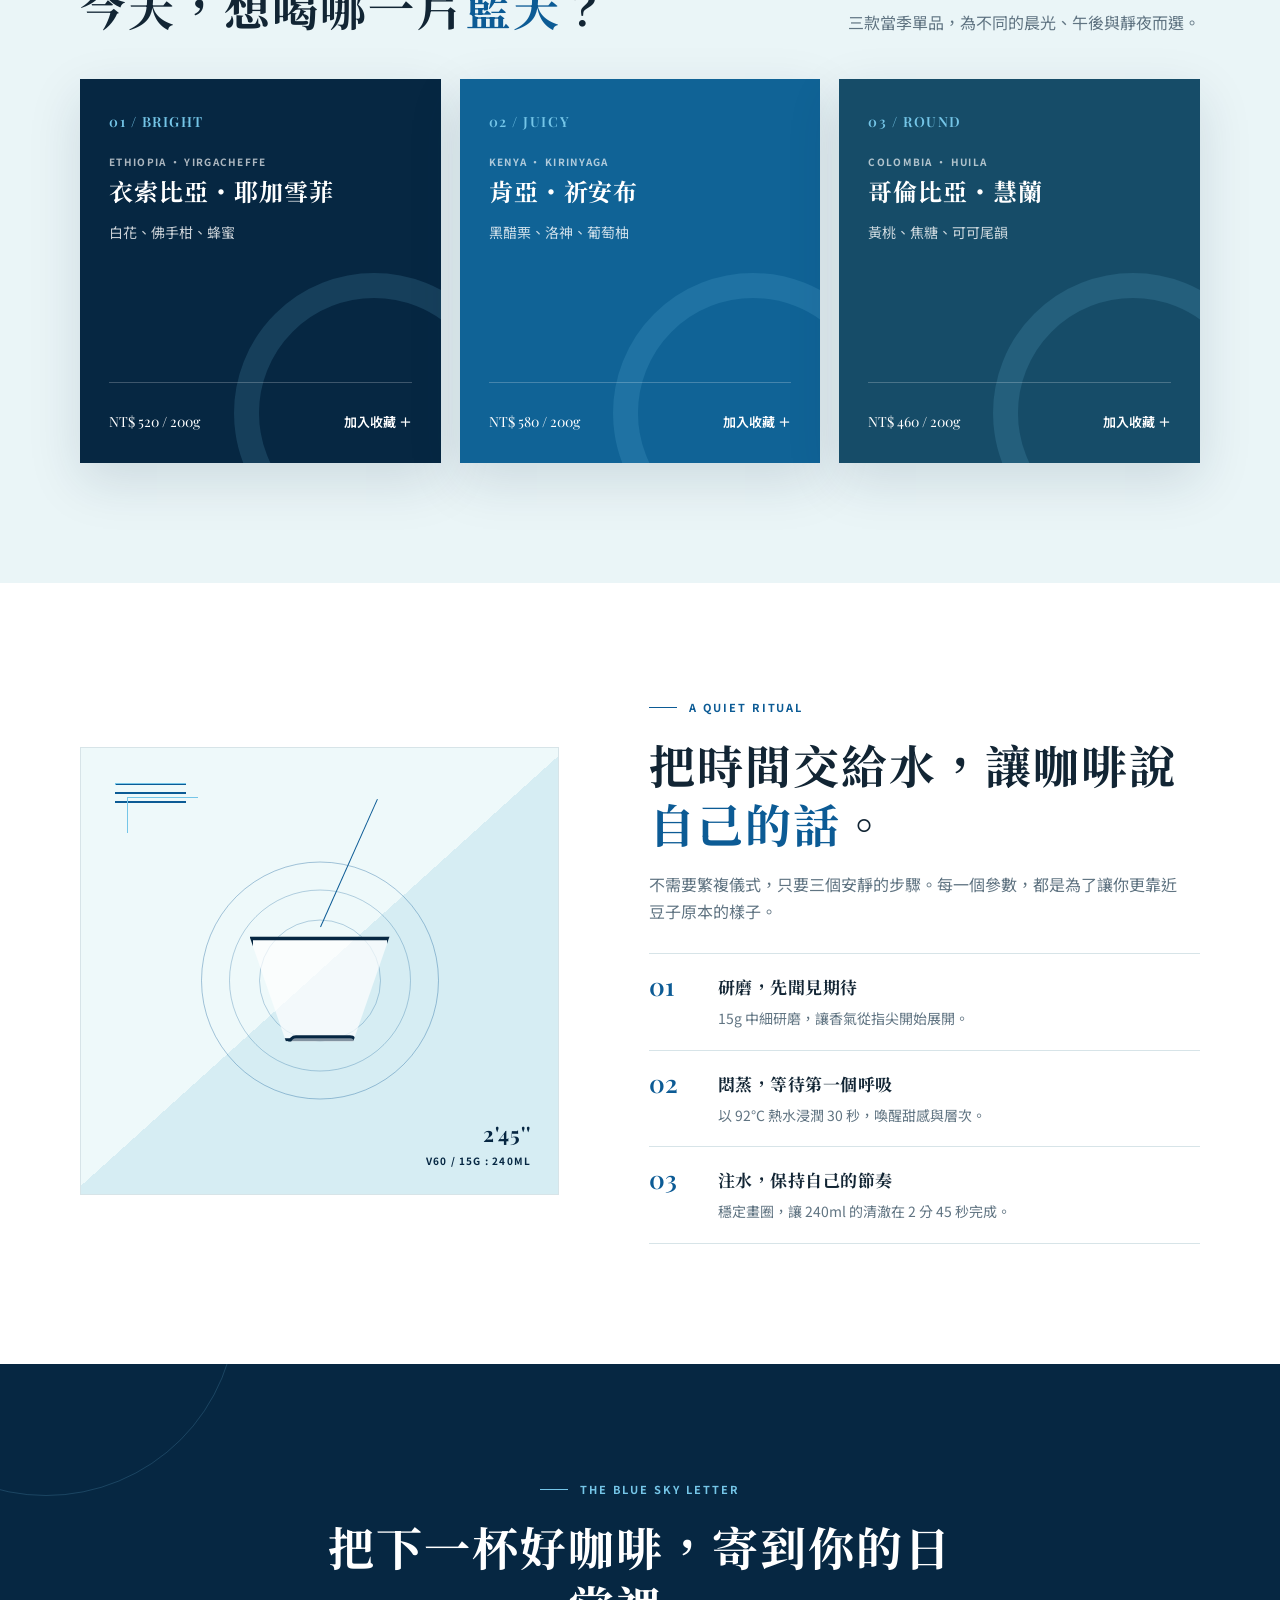
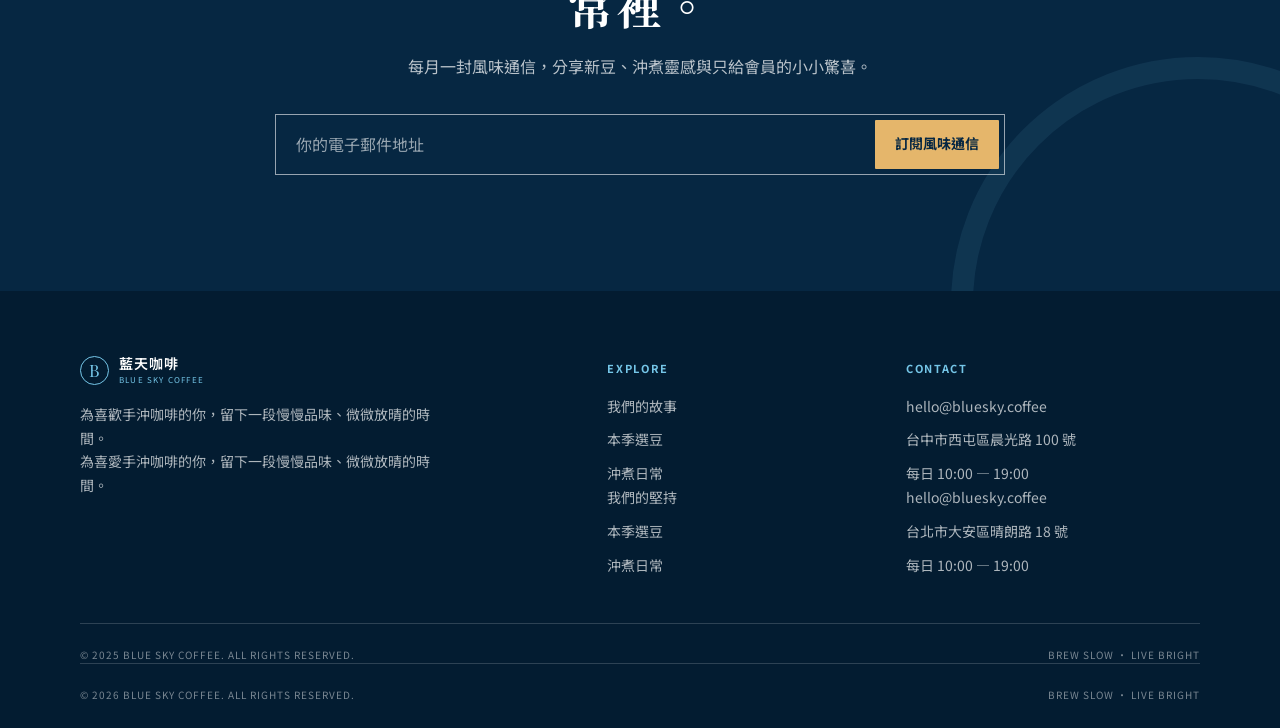
==== commit 2a6d114a: "修正 CSS 代碼中的空格，更新頁面內容以提升可讀性和一致性" ====
--- a/onepage1/index.html
+++ b/onepage1/index.html
@@ -76,6 +76,7 @@
     .button-primary { background: var(--sand); color: var(--navy); }
     .button-primary:hover { background: #f0ca84; }
     .button-outline { border-color: rgba(255,255,255,.8); color: #fff; }
+    .button-outline { border-color: rgba(255, 255, 255, .8); color: #fff; }
     .button-outline:hover { background: #fff; color: var(--navy); }
 
     .site-header {
@@ -85,6 +86,7 @@
       left: 0;
       width: 100%;
       border-bottom: 1px solid rgba(255,255,255,.27);
+      border-bottom: 1px solid rgba(255, 255, 255, .27);
     }
     .navbar {
       display: flex;
@@ -111,6 +113,7 @@
     .brand-copy small { margin-top: 4px; color: var(--sky); font-size: 8px; letter-spacing: .15em; }
     .nav-links { display: flex; align-items: center; gap: 25px; }
     .nav-links a { position: relative; color: rgba(255,255,255,.92); font-size: 13px; font-weight: 500; white-space: nowrap; }
+    .nav-links a { position: relative; color: rgba(255, 255, 255, .92); font-size: 13px; font-weight: 500; white-space: nowrap; }
     .nav-links a:not(.nav-cta)::after {
       position: absolute;
       right: 0;
@@ -123,6 +126,7 @@
     }
     .nav-links a:not(.nav-cta):hover::after { right: auto; left: 0; width: 100%; }
     .nav-links .nav-cta { padding: 7px 12px; border: 1px solid rgba(255,255,255,.78); }
+    .nav-links .nav-cta { padding: 7px 12px; border: 1px solid rgba(255, 255, 255, .78); }
     .nav-links .nav-cta:hover { background: #fff; color: var(--navy); }
     .menu-toggle { display: none; padding: 4px; border: 0; background: transparent; color: #fff; font-size: 24px; line-height: 1; }
 
@@ -134,6 +138,7 @@
       align-items: stretch;
       background:
         radial-gradient(circle at 85% 26%, rgba(117,198,232,.35) 0, rgba(117,198,232,.08) 18%, transparent 43%),
+        radial-gradient(circle at 85% 26%, rgba(117, 198, 232, .35) 0, rgba(117, 198, 232, .08) 18%, transparent 43%),
         linear-gradient(135deg, #062742 0%, #062742 58%, #0a4168 100%);
       color: #fff;
     }
@@ -145,6 +150,7 @@
       width: 50vw;
       height: 50vw;
       border: 1px solid rgba(117,198,232,.13);
+      border: 1px solid rgba(117, 198, 232, .13);
       border-radius: 50%;
       content: "";
     }
@@ -171,10 +177,13 @@
     }
     .hero-title .sky-word { color: var(--sky); }
     .hero-lede { max-width: 490px; margin: 25px 0 0; color: rgba(255,255,255,.76); }
+    .hero-lede { max-width: 490px; margin: 25px 0 0; color: rgba(255, 255, 255, .76); }
     .hero-actions { display: flex; flex-wrap: wrap; gap: 12px; margin-top: 32px; }
     .hero-meta { margin: 27px 0 0; color: var(--sky); font-size: 10px; font-weight: 700; letter-spacing: .18em; }
     .scroll-note { display: flex; align-items: center; gap: 10px; margin: 53px 0 0; color: rgba(255,255,255,.55); font-size: 9px; letter-spacing: .18em; }
     .scroll-note::before { width: 38px; height: 1px; background: rgba(255,255,255,.45); content: ""; }
+    .scroll-note { display: flex; align-items: center; gap: 10px; margin: 53px 0 0; color: rgba(255, 255, 255, .55); font-size: 9px; letter-spacing: .18em; }
+    .scroll-note::before { width: 38px; height: 1px; background: rgba(255, 255, 255, .45); content: ""; }
 
     .hero-art {
       position: relative;
@@ -207,9 +216,29 @@
     .steam { position: absolute; bottom: 59%; left: 49%; width: 23px; height: 58px; border-left: 2px solid rgba(255,255,255,.63); border-radius: 50%; transform: rotate(16deg); }
     .steam::after { position: absolute; top: -5px; left: 14px; width: 18px; height: 48px; border-right: 2px solid rgba(255,255,255,.44); border-radius: 50%; content: ""; }
     .art-label { position: absolute; z-index: 3; right: -11px; top: 42%; display: grid; gap: 2px; padding: 10px 11px; border-left: 2px solid var(--sand); background: rgba(6,39,66,.86); color: #fff; }
+    .hero-photo {
+      display: block;
+      width: 400px;
+      height: 300px;
+      object-fit: cover;
+      box-shadow: 24px 24px 0 rgba(117, 198, 232, .13), var(--shadow);
+    }
+    .art-label {
+      position: absolute;
+      z-index: 3;
+      right: -11px;
+      top: 42%;
+      display: grid;
+      gap: 2px;
+      padding: 10px 11px;
+      border-left: 2px solid var(--sand);
+      background: rgba(6, 39, 66, .86);
+      color: #fff;
+    }
     .art-label strong { font-family: "Playfair Display", serif; font-size: 22px; line-height: 1; }
     .art-label span { color: var(--sky); font-size: 9px; letter-spacing: .09em; }
     .art-label small { color: rgba(255,255,255,.72); font-size: 9px; }
+    .art-label small { color: rgba(255, 255, 255, .72); font-size: 9px; }
 
     .story { padding: 115px 0 120px; background: #fff; }
     .story-grid { display: grid; grid-template-columns: .9fr 1.1fr; gap: clamp(45px, 9vw, 105px); align-items: center; }
@@ -255,12 +284,16 @@
     .coffee-card:nth-child(2) { background: #106396; }
     .coffee-card:nth-child(3) { background: #164c68; }
     .coffee-card::after { position: absolute; right: -73px; bottom: -90px; width: 230px; height: 230px; border: 25px solid rgba(117,198,232,.15); border-radius: 50%; content: ""; }
+    .coffee-card::after { position: absolute; right: -73px; bottom: -90px; width: 230px; height: 230px; border: 25px solid rgba(117, 198, 232, .15); border-radius: 50%; content: ""; }
     .coffee-card > * { position: relative; z-index: 1; }
     .bean-no { margin: 0; color: var(--sky); font-family: "Playfair Display", serif; font-size: 14px; font-weight: 600; letter-spacing: .11em; }
     .origin { margin: 19px 0 5px; color: rgba(255,255,255,.67); font-size: 10px; font-weight: 700; letter-spacing: .13em; }
+    .origin { margin: 19px 0 5px; color: rgba(255, 255, 255, .67); font-size: 10px; font-weight: 700; letter-spacing: .13em; }
     .bean-name { margin: 0; font-family: "Noto Serif TC", serif; font-size: 24px; font-weight: 700; letter-spacing: .04em; line-height: 1.35; }
     .flavour { margin: 14px 0 0; color: rgba(255,255,255,.79); font-size: 14px; }
     .coffee-bottom { display: flex; align-items: center; justify-content: space-between; gap: 13px; margin-top: auto; padding-top: 23px; border-top: 1px solid rgba(255,255,255,.22); }
+    .flavour { margin: 14px 0 0; color: rgba(255, 255, 255, .79); font-size: 14px; }
+    .coffee-bottom { display: flex; align-items: center; justify-content: space-between; gap: 13px; margin-top: auto; padding-top: 23px; border-top: 1px solid rgba(255, 255, 255, .22); }
     .price { font-family: "Playfair Display", serif; font-size: 14px; white-space: nowrap; }
     .save-button { padding: 5px 0; border: 0; background: transparent; color: #fff; font-size: 13px; font-weight: 600; white-space: nowrap; transition: color .2s ease; }
     .save-button:hover { color: var(--sand); }
@@ -272,12 +305,86 @@
     .brew-art::after { position: absolute; top: 49px; left: 46px; width: 70px; height: 35px; border-top: 1px solid var(--sky); border-left: 1px solid var(--sky); content: ""; }
     .pour-rings { position: absolute; top: 50%; left: 50%; width: 238px; height: 238px; border: 1px solid rgba(12,91,149,.35); border-radius: 50%; transform: translate(-50%,-46%); }
     .pour-rings::before, .pour-rings::after { position: absolute; border: 1px solid rgba(12,91,149,.28); border-radius: 50%; content: ""; }
+    .brew-art {
+      position: relative;
+      min-height: 448px;
+      overflow: hidden;
+      border: 1px solid var(--line);
+      background: linear-gradient(138deg, #eef9fa 0 50%, #d6edf3 50% 100%);
+    }
+    .brew-art::before {
+      position: absolute;
+      top: 35px;
+      left: 34px;
+      width: 70px;
+      height: 1px;
+      background: var(--blue);
+      box-shadow: 0 9px 0 var(--blue), 0 18px 0 var(--blue);
+      content: "";
+    }
+    .pour-rings {
+      position: absolute;
+      top: 50%;
+      left: 50%;
+      width: 238px;
+      height: 238px;
+      border: 1px solid rgba(12, 91, 149, .35);
+      border-radius: 50%;
+      transform: translate(-50%, -46%);
+    }
+    .pour-rings::before, .pour-rings::after {
+      position: absolute;
+      border: 1px solid rgba(12, 91, 149, .28);
+      border-radius: 50%;
+      content: "";
+    }
     .pour-rings::before { inset: 27px; }
     .pour-rings::after { inset: 57px; }
     .pour-line { position: absolute; top: 39px; left: 50%; width: 1px; height: 140px; background: var(--blue); transform: rotate(24deg); transform-origin: bottom; }
     .v60 { position: absolute; top: 50%; left: 50%; width: 140px; height: 105px; border: 3px solid var(--navy); border-top-width: 4px; background: rgba(255,255,255,.7); clip-path: polygon(0 0, 100% 0, 74% 100%, 26% 100%); transform: translate(-50%,-33%); }
     .v60::after { position: absolute; bottom: -61px; left: 35px; width: 64px; height: 58px; border: 3px solid var(--navy); border-radius: 8px 8px 19px 19px; background: linear-gradient(to top, #6c3924 0 31%, rgba(255,255,255,.5) 32%); content: ""; }
     .brew-caption { position: absolute; right: 27px; bottom: 25px; display: grid; color: var(--navy); text-align: right; }
+    .pour-line {
+      position: absolute;
+      top: 39px;
+      left: 50%;
+      width: 1px;
+      height: 140px;
+      background: var(--blue);
+      transform: rotate(24deg);
+      transform-origin: bottom;
+    }
+    .v60 {
+      position: absolute;
+      top: 50%;
+      left: 50%;
+      width: 140px;
+      height: 105px;
+      border: 3px solid var(--navy);
+      border-top-width: 4px;
+      background: rgba(255, 255, 255, .7);
+      clip-path: polygon(0 0, 100% 0, 74% 100%, 26% 100%);
+      transform: translate(-50%, -33%);
+    }
+    .v60::after {
+      position: absolute;
+      bottom: -61px;
+      left: 35px;
+      width: 64px;
+      height: 58px;
+      border: 3px solid var(--navy);
+      border-radius: 8px 8px 19px 19px;
+      background: linear-gradient(to top, #6c3924 0 31%, rgba(255, 255, 255, .5) 32%);
+      content: "";
+    }
+    .brew-caption {
+      position: absolute;
+      right: 27px;
+      bottom: 25px;
+      display: grid;
+      color: var(--navy);
+      text-align: right;
+    }
     .brew-caption strong { font-family: "Playfair Display", serif; font-size: 21px; letter-spacing: .05em; }
     .brew-caption span { font-size: 10px; font-weight: 700; letter-spacing: .12em; }
     .brew-content .section-copy { max-width: 530px; }
@@ -289,6 +396,7 @@
 
     .visit { position: relative; overflow: hidden; padding: 116px 0; background: var(--navy); color: #fff; text-align: center; }
     .visit::before, .visit::after { position: absolute; width: 380px; height: 380px; border: 1px solid rgba(117,198,232,.19); border-radius: 50%; content: ""; }
+    .visit::before, .visit::after { position: absolute; width: 380px; height: 380px; border: 1px solid rgba(117, 198, 232, .19); border-radius: 50%; content: ""; }
     .visit::before { top: -250px; left: -145px; }
     .visit::after { right: -165px; bottom: -260px; width: 450px; height: 450px; border-width: 22px; opacity: .45; }
     .visit .wrap { position: relative; z-index: 1; max-width: 730px; }
@@ -296,12 +404,16 @@
     .visit .section-title { max-width: 670px; margin-inline: auto; }
     .visit .section-copy { max-width: 535px; margin-inline: auto; color: rgba(255,255,255,.72); }
     .subscribe-form { display: flex; margin: 34px auto 0; padding: 5px; border: 1px solid rgba(255,255,255,.58); }
+    .visit .section-copy { max-width: 535px; margin-inline: auto; color: rgba(255, 255, 255, .72); }
+    .subscribe-form { display: flex; margin: 34px auto 0; padding: 5px; border: 1px solid rgba(255, 255, 255, .58); }
     .subscribe-form input { min-width: 0; flex: 1; padding: 11px 15px; border: 0; outline: 0; background: transparent; color: #fff; }
     .subscribe-form input::placeholder { color: rgba(255,255,255,.58); }
+    .subscribe-form input::placeholder { color: rgba(255, 255, 255, .58); }
     .subscribe-form button { min-height: 48px; padding: 10px 20px; border: 0; border-radius: 1px; background: var(--sand); color: var(--navy); font-size: 14px; font-weight: 700; transition: background .2s ease; }
     .subscribe-form button:hover { background: #f1ca83; }
 
     .site-footer { padding: 65px 0 25px; background: #031c31; color: rgba(255,255,255,.68); }
+    .site-footer { padding: 65px 0 25px; background: #031c31; color: rgba(255, 255, 255, .68); }
     .footer-grid { display: grid; grid-template-columns: 1.45fr .75fr .9fr; gap: 54px; padding-bottom: 46px; }
     .footer-brand .brand { margin-bottom: 18px; }
     .footer-brand p { max-width: 355px; margin: 0; font-size: 14px; }
@@ -309,6 +421,7 @@
     .footer-links, .footer-contact { display: grid; gap: 10px; font-size: 14px; }
     .footer-links a:hover, .footer-contact a:hover { color: #fff; }
     .footer-bottom { display: flex; justify-content: space-between; gap: 18px; padding-top: 22px; border-top: 1px solid rgba(255,255,255,.17); color: rgba(255,255,255,.47); font-size: 10px; letter-spacing: .1em; }
+    .footer-bottom { display: flex; justify-content: space-between; gap: 18px; padding-top: 22px; border-top: 1px solid rgba(255, 255, 255, .17); color: rgba(255, 255, 255, .47); font-size: 10px; letter-spacing: .1em; }
 
     .toast {
       position: fixed;
@@ -348,6 +461,7 @@
       }
       .nav-links.open { max-height: 300px; }
       .nav-links a { padding: 12px 24px; border-top: 1px solid rgba(255,255,255,.1); }
+      .nav-links a { padding: 12px 24px; border-top: 1px solid rgba(255, 255, 255, .1); }
       .nav-links .nav-cta { margin: 8px 24px 16px; padding: 9px 12px; text-align: center; }
       .hero { min-height: 710px; }
       .hero-grid { grid-template-columns: 1fr; gap: 17px; padding-top: 112px; }
@@ -355,6 +469,8 @@
       .scroll-note { margin-top: 29px; }
       .hero-art { width: min(100%, 330px); height: 248px; min-height: 0; max-height: none; margin: 0; }
       .hero-photo { width: 330px; height: 248px; }
+      .hero-art { width: min(100%, 330px); height: 248px; margin: 0; }
+      .hero-photo { width: 330px; height: 248px; max-width: 100%; }
       .coffee-grid { grid-template-columns: repeat(2, 1fr); }
       .coffee-card:nth-child(3) { grid-column: span 2; }
       .story-grid, .brew-grid { grid-template-columns: 1fr; }
@@ -377,6 +493,8 @@
       .hero-meta { margin-top: 18px; }
       .hero-art { width: 260px; height: 195px; min-height: 0; max-height: none; }
       .hero-photo { width: 260px; height: 195px; }
+      .hero-art { width: 260px; height: 195px; }
+      .hero-photo { width: 260px; height: 195px; max-width: 100%; }
       .art-label { display: none; }
       .sun { width: 49px; height: 49px; }
       .coffee-vessel { bottom: 9%; left: 25%; transform: scale(.72); transform-origin: bottom left; }
@@ -395,6 +513,7 @@
       .brew-art { min-height: 310px; }
       .pour-rings { width: 185px; height: 185px; }
       .v60 { transform: translate(-50%,-28%) scale(.82); }
+      .v60 { transform: translate(-50%, -28%) scale(.82); }
       .subscribe-form { display: grid; gap: 6px; padding: 5px; }
       .subscribe-form input, .subscribe-form button { width: 100%; }
       .footer-grid { grid-template-columns: 1fr; gap: 32px; }
@@ -420,6 +539,8 @@
       <div class="nav-links" id="navLinks">
         <a href="#story">我們的故事</a>
         <a href="#coffee">本季選豆</a>
+        <a href="#story">我們的堅持</a>
+        <a href="#coffee">本季的選豆</a>
         <a href="#brew">沖煮日常</a>
         <a class="nav-cta" href="#visit">訂閱風味通信</a>
       </div>
@@ -433,16 +554,20 @@
           <p class="eyebrow">HAND BREWED · SLOWLY ROASTED</p>
           <h1 class="hero-title" id="heroTitle">讓風味，在<span class="sky-word">藍天</span>下慢慢抵達。</h1>
           <p class="hero-lede">藍天咖啡為喜歡手沖的您，挑選值得細品的單一產區咖啡豆。從第一縷花香，到最後一口回甘，每一杯都有屬於自己的晴朗天氣。</p>
+          <p class="hero-lede">藍天咖啡為喜歡手沖的你，挑選值得細品的單一產區咖啡豆。從第一縷花香，到最後一口回甘，每一杯都有自己的晴朗天氣。</p>
           <div class="hero-actions">
             <a class="button button-primary" href="#coffee">探索本季咖啡豆 →</a>
+            <a class="button button-primary" href="#coffee">探索本季風味 →</a>
             <a class="button button-outline" href="#story">認識藍天</a>
           </div>
           <p class="hero-meta">TAIPEI · TAIWAN · EST. 2025</p>
+          <p class="hero-meta">TAIPEI · TAIWAN · EST. 2018</p>
           <p class="scroll-note">SCROLL TO DISCOVER</p>
         </div>
 
         <div class="hero-art" aria-hidden="true">
           <img class="hero-photo" src="images/hero.jpg" width="400" height="300" alt="">
+          <img class="hero-photo" src="images/hero.jpg" width="400" height="300" alt="藍天咖啡手沖意象">
           <span class="art-label"><strong>92°C</strong><span>理想水溫</span><small>細細喚醒香氣</small></span>
         </div>
       </div>
@@ -536,17 +661,21 @@
       <div class="footer-brand">
         <a class="brand" href="#top" aria-label="回到藍天咖啡首頁"><span class="brand-mark" aria-hidden="true">B</span><span class="brand-copy"><strong>藍天咖啡</strong><small>BLUE SKY COFFEE</small></span></a>
         <p>為喜歡手沖咖啡的你，留下一段慢慢品味、微微放晴的時間。</p>
+        <p>為喜愛手沖咖啡的你，留下一段慢慢品味、微微放晴的時間。</p>
       </div>
       <div>
         <p class="footer-heading">EXPLORE</p>
         <div class="footer-links"><a href="#story">我們的故事</a><a href="#coffee">本季選豆</a><a href="#brew">沖煮日常</a></div>
+        <div class="footer-links"><a href="#story">我們的堅持</a><a href="#coffee">本季選豆</a><a href="#brew">沖煮日常</a></div>
       </div>
       <div>
         <p class="footer-heading">CONTACT</p>
         <div class="footer-contact"><a href="mailto:hello@bluesky.coffee">hello@bluesky.coffee</a><span>台中市西屯區晨光路 100 號</span><span>每日 10:00 — 19:00</span></div>
+        <div class="footer-contact"><a href="mailto:hello@bluesky.coffee">hello@bluesky.coffee</a><span>台北市大安區晴朗路 18 號</span><span>每日 10:00 — 19:00</span></div>
       </div>
     </div>
     <div class="wrap footer-bottom"><span>© 2025 BLUE SKY COFFEE. ALL RIGHTS RESERVED.</span><span>BREW SLOW · LIVE BRIGHT</span></div>
+    <div class="wrap footer-bottom"><span>© 2026 BLUE SKY COFFEE. ALL RIGHTS RESERVED.</span><span>BREW SLOW · LIVE BRIGHT</span></div>
   </footer>
 
   <div class="toast" id="toast" role="status" aria-live="polite"></div>
